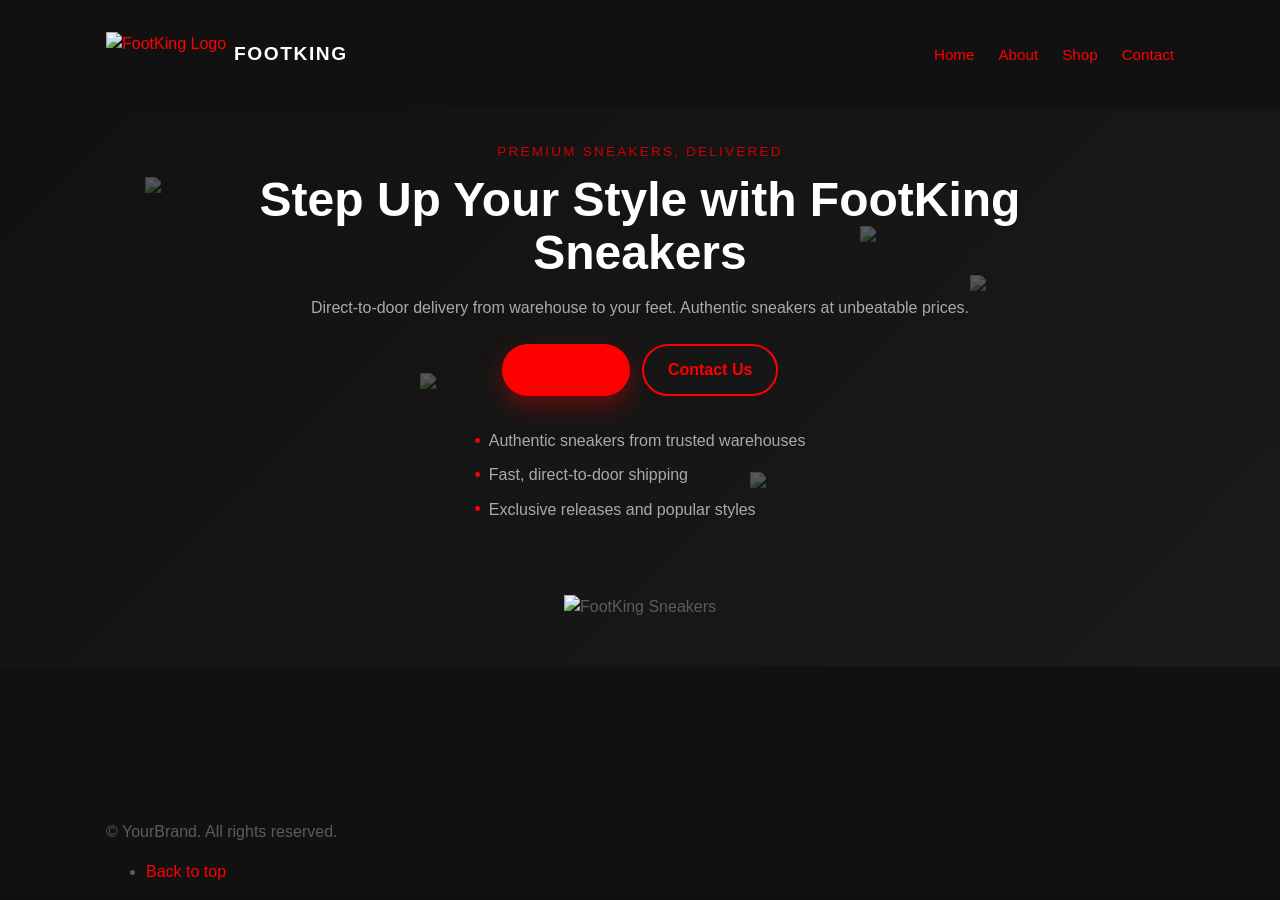
==== index.html @ 9b73ca19 "Add files via upload" ====
<!DOCTYPE html>
<html lang="en">
<head>
  <meta charset="UTF-8" />
  <meta name="viewport" content="width=device-width, initial-scale=1.0" />
  <title>Small Business Website</title>

  <!-- Primary stylesheet -->
  <link rel="stylesheet" href="styles.css" />

  <!-- Basic SEO meta tags (edit per client) -->
  <meta name="description" content="Professional services for your small business." />
  <meta name="keywords" content="small business, services, company" />
  <meta name="author" content="Your Name" />
</head>
<body>

  <!-- =======================
       SITE HEADER & NAVIGATION
       ========================= -->
  <header class="site-header">
  <div class="container header-inner">

    <a href="#top" class="brand">
      <img src="assets/logos/footking.png" alt="FootKing Logo" class="brand-logo">
      <span class="brand-text">FOOTKING</span>
    </a>

      <!-- Desktop navigation -->
      <nav class="nav">
  <ul class="nav-list">
    <li><a href="index.html" class="nav-link">Home</a></li>
    <li><a href="about.html" class="nav-link">About</a></li>
    <li><a href="shop.html" class="nav-link">Shop</a></li>
    <li><a href="contact.html" class="nav-link">Contact</a></li>
  </ul>
</nav>

      <!-- Mobile nav toggle button -->
      <button class="nav-toggle" aria-label="Open navigation" aria-expanded="false">
        <span class="nav-toggle-line"></span>
        <span class="nav-toggle-line"></span>
        <span class="nav-toggle-line"></span>
      </button>
    </div>

   <!-- Mobile navigation menu (hidden on desktop) -->
<nav class="mobile-nav">
  <ul class="mobile-nav-list">
    <li><a href="index.html" class="mobile-nav-link">Home</a></li>
    <li><a href="about.html" class="mobile-nav-link">About</a></li>
    <li><a href="shop.html" class="mobile-nav-link">Shop</a></li>
    <li><a href="contact.html" class="mobile-nav-link">Contact</a></li>
  </ul>
</nav>
  </header>

  <!-- Wrap page content for easier scroll-to-top, etc. -->
  <main id="top">

  <!-- =========================
     HERO SECTION
     - Large intro, primary CTA
     - FootKing branding
     - Stacked layout (image below text)
     ========================= -->
<section id="hero" class="section hero">
  <div class="container hero-grid" style="text-align: center; position: relative;">
    
    <!-- Floating sneakers background -->
    <div class="hero-bg-animation">
      <img src="assets/images/sneaker-icon1.png" class="floating-sneaker" />
      <img src="assets/images/sneaker-icon1.png" class="floating-sneaker" />
      <img src="assets/images/sneaker-icon1.png" class="floating-sneaker" />
      <img src="assets/images/sneaker-icon1.png" class="floating-sneaker" />
      <img src="assets/images/sneaker-icon1.png" class="floating-sneaker" />
    </div>

    <div class="hero-content">
      <!-- Eyebrow / small tagline -->
      <p class="hero-eyebrow">Premium Sneakers, Delivered</p>
      <h1 class="hero-title">Step Up Your Style with FootKing Sneakers</h1>
      <p class="hero-subtitle">
        Direct-to-door delivery from warehouse to your feet. Authentic sneakers at unbeatable prices.
      </p>
      <div class="hero-actions" style="justify-content: center;">
        <a href="shop.html" class="btn btn-primary">Shop Now</a>
        <a href="contact.html" class="btn btn-outline">Contact Us</a>
      </div>
      <ul class="hero-list" style="display: inline-block; text-align: left; margin-top: 1rem;">
        <li>Authentic sneakers from trusted warehouses</li>
        <li>Fast, direct-to-door shipping</li>
        <li>Exclusive releases and popular styles</li>
      </ul>
    </div>

    <!-- Hero image area centered below text -->
    <div class="hero-media" style="margin-top: 2rem;">
      <img src="assets/logos/footking.png" alt="FootKing Sneakers" class="hero-image">
    </div>
    
  </div>
</section>
  </main>

  <!-- =========================
       FOOTER
       - Simple footer area
       - Add links/socials as needed
       ========================= -->
  <footer class="site-footer">
    <div class="container footer-inner">
      <p class="footer-copy">
        &copy; <span id="year"></span> YourBrand. All rights reserved.
      </p>

      <!-- Optional footer navigation or social links -->
      <ul class="footer-links">
        <!-- Add or remove as needed -->
        <li><a href="#hero">Back to top</a></li>
        <!-- Example social links:
        <li><a href="https://twitter.com/yourprofile" target="_blank" rel="noopener">Twitter</a></li>
        <li><a href="https://linkedin.com/in/yourprofile" target="_blank" rel="noopener">LinkedIn</a></li>
        -->
      </ul>
    </div>
  </footer>
---- styles.css ----
/* =========================================
   GLOBAL VARIABLES
   - Change these for each client
   ========================================= */


:root {
  /* === COLORS === */
  --color-bg: #111111;           /* page background */
  --color-bg-alt: #1a1a1a;       /* secondary background */
  --color-surface: #1c1c1c;      /* cards, sections */
  --color-border: #333333;        /* subtle borders */
  
  --color-primary: #ff0000;       /* red highlights */
  --color-primary-soft: rgba(255,0,0,0.12);
  --color-primary-dark: #cc0000;

  --color-text: #5c5c5c;          /* main text */
  --color-text-muted: #aaaaaa;    /* secondary text */
  --color-heading: #ffffff;       /* headings */

  --color-footer-bg: #0b0b0b;
  --color-footer-text: #e5e5e5;

  /* === TYPOGRAPHY === */
  --font-sans: 'Montserrat', 'Segoe UI', sans-serif;  /* example font */
  --font-serif: 'Playfair Display', serif;

  --font-size-base: 16px;
  --line-height-base: 1.5;


body {
  font-family: var(--font-sans);
  background-color: var(--color-bg);
  color: var(--color-text);
}
h1, h2, h3, h4, h5, h6 {
  font-family: var(--font-sans);
  color: var(--color-heading);
}
a {
  color: var(--color-primary);
  text-decoration: none;
}


  /* === SPACING === */
  --space-1: 0.25rem;
  --space-2: 0.5rem;
  --space-3: 0.75rem;
  --space-4: 1rem;
  --space-5: 1.25rem;
  --space-6: 1.5rem;
  --space-8: 2rem;
  --space-10: 2.5rem;
  --space-12: 3rem;

  /* === LAYOUT === */
  --container-width: 1100px;
  --radius-sm: 0.25rem;
  --radius-md: 0.5rem;
  --radius-lg: 0.75rem;

  /* === SHADOWS === */
  --shadow-soft: 0 10px 30px rgba(0,0,0,0.5);

  /* === TRANSITIONS === */
  --transition-fast: 150ms ease-out;
  --transition-base: 200ms ease-out;
}
/* =========================================
   STICKY FOOTER FIX
   ========================================= */

html, body {
  height: 100%;
}

body {
  display: flex;
  flex-direction: column;
  min-height: 100vh;
}

main {
  flex: 1;
}

/* =========================================
   GLOBAL RESET / BASE STYLES
   ========================================= */

/* Basic reset */
*,
*::before,
*::after {
  box-sizing: border-box;
}

html {
  scroll-behavior: smooth; /* works with JS smooth scroll nicely */
}

body {
  margin: 0;
  font-family: var(--font-sans);
  font-size: var(--font-size-base);
  line-height: var(--line-height-base);
  background-color: var(--color-bg);
  color: var(--color-text);
  -webkit-font-smoothing: antialiased;
}

img {
  max-width: 100%;
  display: block;
}

a {
  color: inherit;
  text-decoration: none;
}

a:hover {
  text-decoration: none;
}

button,
input,
select,
textarea {
  font-family: inherit;
  font-size: inherit;
}

/* =========================================
   REUSABLE UTILITY CLASSES
   ========================================= */

/* Layout helpers */
.container {
  width: 100%;
  max-width: var(--container-width);
  margin: 0 auto;
  padding-inline: var(--space-4);
}

.section {
  padding-block: var(--space-12);
}

.section-header {
  max-width: 640px;
  margin: 0 auto var(--space-8);
  text-align: center;
}

.section-title {
  font-size: 2rem;
  line-height: 1.2;
  color: var(--color-heading);
  margin-bottom: var(--space-3);
}

.section-intro {
  color: var(--color-text-muted);
  margin: 0;
}

.grid {
  display: grid;
  gap: var(--space-6);
}

/* Card pattern */
.card {
  background-color: var(--color-surface);
  border-radius: var(--radius-md);
  padding: var(--space-6);
  border: 1px solid var(--color-border);
  box-shadow: var(--shadow-soft);
  transition: transform var(--transition-base), box-shadow var(--transition-base),
    border-color var(--transition-base), background-color var(--transition-base);
}

.card:hover {
   transform: translateY(-6px) scale(1.02);
  box-shadow: 0 20px 50px rgba(0,0,0,0.6);
  border-color: var(--color-primary);
  background-color: var(--color-surface);
}

/* Buttons */
.btn {
  display: inline-flex;
  align-items: center;
  justify-content: center;
  padding: 0.75rem 1.5rem;
  border-radius: 999px;
  font-weight: 600;
  border: 1px solid transparent;
  cursor: pointer;
  transition: background-color var(--transition-base),
    color var(--transition-base), border-color var(--transition-base),
    transform var(--transition-fast), box-shadow var(--transition-fast);
  text-decoration: none;
  white-space: nowrap;
}

.btn-primary {
  background-color: var(--color-primary);
  color: #ffffff;
  box-shadow: 0 10px 25px rgba(255,0,0,0.35);
}

.btn-primary:hover {
  background-color: var(--color-primary-dark);
  color: #ffffff;
  transform: translateY(-2px);
  box-shadow: 0 14px 35px rgba(255,0,0,0.45);
}

.btn-primary,
.btn-primary:visited {
  color: #ffffff;
}


.btn-outline {
  background-color: transparent;
  color: var(--color-primary);
  border-color: var(--color-primary);
}

.btn-outline:hover {
  background-color: var(--color-primary-soft);
}

/* Typography helpers */
.text-center {
  text-align: center;
}

.text-muted {
  color: var(--color-text-muted);
}

/* =======================================
   HEADER & NAVIGATION
   ========================================= */
body {
  padding-top: 80px; /* adjust to your navbar height */
}
.site-header {
  background-color: #111; /* or var(--color-bg) */
  color: var(--color-text);
  padding: var(--space-4) 0;
 position: fixed;
top: 0;
left: 0;
width: 100%;
  z-index: 1000;
}

.header-inner {
  display: flex;
  align-items: center;
  justify-content: space-between;
  padding-block: var(--space-4);
}

/* Brand */
.brand {
  display: inline-flex;
  align-items: center;
  gap: 0.5rem;
}

.brand-logo {
  height: 45px;
  width: auto;
}

.brand-text {
  font-weight: 800;
  font-size: 1.2rem;
  letter-spacing: 0.08em;
  color: #ffffff;
}

/* Desktop nav */
.nav-list {
  display: flex;
  gap: var(--space-6);
  list-style: none;
  margin: 0;
  padding: 0;
}

.nav-link {
  font-size: 0.95rem;
   color: #fff; /* white text for links */
  position: relative;
  padding-block: 0.25rem;
}

/* Simple underlined hover/active state */
.nav-link::after {
  content: "";
  position: absolute;
  left: 0;
  bottom: -0.3rem;
  width: 0;
  height: 2px;
  background-color: var(--color-primary);
  transition: width var(--transition-fast);
}

.nav-link:hover {
  color: #ff0000; /* red on hover */
}

.nav-link:hover::after {
  width: 100%;
  background-color: #ff0000;
}

/* Mobile nav toggle (hamburger) */
.nav-toggle {
  display: none; /* shown on small screens via media query */
  flex-direction: column;
  justify-content: center;
  gap: 4px;
  width: 36px;
  height: 36px;
  padding: 0;
  border-radius: 999px;
  border: 1px solid rgba(148, 163, 184, 0.6);
  background-color: #ffffff;
  cursor: pointer;
  transition: background-color var(--transition-fast),
    border-color var(--transition-fast), transform var(--transition-fast);
}

.nav-toggle:hover {
  background-color: var(--color-primary-soft);
  border-color: var(--color-primary);
  transform: translateY(-1px);
}

.nav-toggle-line {
  height: 2px;
  width: 18px;
  background-color: #020617;
  border-radius: 999px;
  transition: transform var(--transition-fast), opacity var(--transition-fast);
}

/* Mobile navigation dropdown */
.mobile-nav {
  display: none;
  border-bottom: 1px solid rgba(226, 232, 240, 0.9);
  background-color: #ffffff;
}

.mobile-nav.open {
  display: block;
}

.mobile-nav-list {
  list-style: none;
  margin: 0;
  padding: var(--space-3) var(--space-4) var(--space-4);
  display: flex;
  flex-direction: column;
  gap: var(--space-2);
}

.mobile-nav-link {
  padding-block: 0.35rem;
  color: #fff; /* white by default */
}

.mobile-nav-link:hover {
 color: #ff0000; /* red on hover */
}

/* =========================================
   HERO SECTION
   ========================================= */

.hero {
  background: linear-gradient(135deg, #111 0%, #1a1a1a 100%);
  padding-top: var(--space-12);
  padding-bottom: var(--space-12);
  text-align: center;
}

.hero-grid {
  display: flex !important;        /* ensure flex is applied */
  flex-direction: column !important;  /* stack items vertically */
  align-items: center;             /* center content horizontally */
  text-align: center;              /* center text */
}

.hero-content {
  max-width: 800px;               /* optional: limit text width */
}

.hero-media {
  margin-top: 2rem;               /* space between text and image */
}


/* Hero image sizing */
#hero .hero-image {
  max-width: 400px;      /* limits image width */
  width: 100%;           /* makes it responsive */
  height: auto;          /* keeps aspect ratio */
  display: block;        /* remove inline quirks */
  margin: 2rem auto 0;   /* centers image horizontally with spacing on top */
}


@media (max-width: 768px) {
  #hero .hero-image {
    max-width: 300px;  /* smaller on tablets/mobile */
  }
}

.hero-eyebrow {
  font-size: 0.85rem;
  letter-spacing: 0.16em;
  text-transform: uppercase;
  color: var(--color-primary-dark);
  margin-bottom: var(--space-3);
}

.hero-title {
  font-size: clamp(2rem, 3vw + 1rem, 3rem);
  line-height: 1.1;
  color: var(--color-primary); /* red for main heading */
  margin: 0 0 var(--space-4);
}

.hero-subtitle {
  color: var(--color-text-muted);
  margin-bottom: var(--space-6);
}

.hero-actions {
  display: flex;
  flex-wrap: wrap;
  gap: var(--space-3);
  margin-bottom: var(--space-4);
}

.hero-list {
  list-style: none;
  padding: 0;
  margin: 0;
  color: var(--color-text-muted);
}

.hero-list li {
  display: flex;
  align-items: center;
  gap: var(--space-2);
  margin-bottom: var(--space-2);
}

.hero-list li::before {
  content: "•";
  color: var(--color-primary);
  font-size: 1.1rem;
}


.btn-primary {
  background-color: var(--color-primary);
  color: #fff;
}

.btn-outline {
  border: 2px solid var(--color-primary);
  color: var(--color-primary);
}




/* Hero image placeholder */
.hero-media {
  justify-self: center;
}




/* Hero background floating sneakers */
.hero-bg-animation {
  position: absolute;
  top: 0;
  left: 0;
  width: 100%;
  height: 100%;
  pointer-events: none; /* So clicks go through */
  overflow: hidden;
  z-index: 0; /* Behind hero text */
}

.floating-sneaker {
  position: absolute;
  width: 40px; /* base size, can randomize */
  opacity: 0.3; /* subtle */
  animation: float 15s linear infinite;
}

/* Randomize initial positions */
.floating-sneaker:nth-child(1) { top: 10%; left: 5%; animation-duration: 12s; }
.floating-sneaker:nth-child(2) { top: 20%; left: 70%; animation-duration: 18s; }
.floating-sneaker:nth-child(3) { top: 50%; left: 30%; animation-duration: 20s; }
.floating-sneaker:nth-child(4) { top: 70%; left: 60%; animation-duration: 14s; }
.floating-sneaker:nth-child(5) { top: 30%; left: 80%; animation-duration: 16s; }

/* Floating keyframes */
@keyframes float {
  0% { transform: translateY(0) rotate(0deg); opacity: 0.3; }
  50% { transform: translateY(-20px) rotate(10deg); opacity: 0.6; }
  100% { transform: translateY(0) rotate(0deg); opacity: 0.3; }
}





.hero-image-placeholder {
  width: min(420px, 90vw);
  aspect-ratio: 4 / 3;
  border-radius: var(--radius-lg);
  background: linear-gradient(135deg, #1d4ed8, #38bdf8);
  display: flex;
  align-items: center;
  justify-content: center;
  color: #e5e7eb;
  font-weight: 600;
  letter-spacing: 0.12em;
  text-transform: uppercase;
  box-shadow: 0 30px 80px rgba(15, 23, 42, 0.4);
}


/* =========================================
   ABOUT SECTION
   ========================================= */

.about {
  background-color: var(--color-bg);
  position: relative;
  overflow: hidden;
}



.about::before,
.about::after {
  content: "";
  position: absolute;
  width: 400px;
  height: 400px;
  background: radial-gradient(circle, rgba(255,0,0,0.45), transparent 70%);
  filter: blur(60px);
  animation: sirenPulse 4s infinite ease-in-out;
  z-index: 0;
}

.about::before {
  top: -100px;
  left: -150px;
}

.about::after {
  bottom: -100px;
  right: -150px;
  animation-delay: 2s;
}



@keyframes sirenPulse {
  0% {
    transform: scale(0.8);
    opacity: 0.3;
  }
  50% {
    transform: scale(1.4);
    opacity: 0.8;
  }
  100% {
    transform: scale(0.8);
    opacity: 0.3;
  }
}


 

.about-grid {
  position: relative;
  z-index: 1;
}



.about {
  background-color: var(--color-bg);
}

.about-grid {
  display: grid;
  gap: 3rem;
  grid-template-columns: 1fr 1fr;
  align-items: start;
}

.about-text {
  color: var(--color-text-muted);
  font-size: 1rem;
  line-height: 1.6;
}

/* Cards container */

.about-highlights {
  display: grid;
  grid-template-columns: repeat(auto-fit, minmax(240px, 1fr));
  gap: 1.25rem;
}

/* Individual cards */

.about-card {
  position: relative;
  background: rgba(255, 255, 255, 0.03);
  backdrop-filter: blur(12px);
  border: 1px solid rgba(255, 255, 255, 0.08);
  padding: 1.5rem;
  border-radius: var(--radius-lg);
  overflow: hidden;

  transition: transform 0.3s ease, box-shadow 0.3s ease, border 0.3s ease;
}

/* subtle gradient glow inside card */
.about-card::before {
  content: "";
  position: absolute;
  inset: 0;
  background: radial-gradient(circle at top left, rgba(255,0,0,0.15), transparent 70%);
  opacity: 0;
  transition: opacity 0.3s ease;
}
.about-card::after {
  content: "";
  position: absolute;
  top: 0;
  left: 0;
  height: 3px;
  width: 100%;
  background: linear-gradient(90deg, transparent, red, transparent);
  opacity: 0.6;
}
/* hover effect */
.about-card:hover {
  transform: translateY(-8px);
  box-shadow: 0 15px 40px rgba(0, 0, 0, 0.4);
  border: 1px solid rgba(255, 0, 0, 0.4);
}

.about-card:hover::before {
  opacity: 1;
}

/* Card text */

.about-card-title {
  margin-bottom: 0.5rem;
  font-size: 1.2rem;
  font-weight: 600;
  color: #fff;
}

.about-card-text {
  margin: 0;
  color: #94a3b8;
  font-size: 0.95rem;
  line-height: 1.5;
}
/* Mobile responsiveness */

@media (max-width: 768px) {

  .about-grid {
    grid-template-columns: 1fr;
  }

}

/* =========================================
   SERVICES SECTION
   ========================================= */

.services {
  background-color: var(--color-bg-alt);
}

.service-grid {
  grid-template-columns: repeat(auto-fit, minmax(240px, 1fr));
}

.service-card .card-title {
  margin-top: 0;
  margin-bottom: var(--space-3);
  font-size: 1.1rem;
  color: var(--color-heading);
}

.service-card .card-text {
  margin: 0 0 var(--space-3);
  color: var(--color-text-muted);
}

.card-list {
  list-style: none;
  padding: 0;
  margin: 0;
  color: var(--color-text-muted);
  font-size: 0.95rem;
}

.card-list li {
  display: flex;
  align-items: center;
  gap: var(--space-2);
  margin-bottom: var(--space-2);
}

.card-list li::before {
  content: "✓";
  color: var(--color-primary);
  font-weight: 600;
}

.section-cta {
  margin-top: var(--space-8);
  text-align: center;
  color: var(--color-text-muted);
}


.shop-card-image {
  width: 100%;
  height: 200px;        /* controls image area height */
  display: flex;
  align-items: center;
  justify-content: center;
  overflow: hidden;
}




.shop-card-image img {
  max-width: 100%;
  max-height: 100%;
  object-fit: contain;
}

.shop-card-image {
  padding: 1rem;
}


.shop-card-image img {
  transition: transform 0.3s ease;
}

.shop-card:hover .shop-card-image img {
  transform: scale(1.08);
}




/* =========================================
   CONTACT SECTION - DARK THEME
   ========================================= */
.contact {
  background-color: var(--color-bg); /* keeps page dark */
  position: relative;
}

.contact-grid {
  display: grid;
  gap: var(--space-8);
  align-items: flex-start;
}

.contact-details {
  color: var(--color-text-muted);
}

.contact-subtitle {
  margin-top: 0;
  margin-bottom: var(--space-3);
  color: var(--color-heading);
}

.contact-list {
  list-style: none;
  padding: 0;
  margin: var(--space-4) 0 0;
  display: flex;
  flex-direction: column;
  gap: var(--space-2);
}

.contact-list a {
  color: var(--color-primary-dark);
}

.contact-list a:hover {
  text-decoration: underline;
}

/* Contact form - dark mode */
.contact-form {
  background-color: var(--color-surface);  /* dark card background */
  border-radius: var(--radius-md);
  padding: var(--space-6);
  border: 1px solid var(--color-border);
}

.form-group {
  margin-bottom: var(--space-4);
}

.form-group label {
  display: block;
  font-size: 0.9rem;
  font-weight: 600;
  margin-bottom: var(--space-2);
  color: var(--color-heading); /* white heading labels */
}

.form-group input,
.form-group select,
.form-group textarea {
  width: 100%;
  padding: 0.65rem 0.8rem;
  border-radius: var(--radius-sm);
  border: 1px solid #333333; /* subtle border for dark theme */
  background-color: #1c1c1c; /* dark input background */
  color: #cbd5e1; /* grey text for readability */
  transition: border-color var(--transition-fast),
              box-shadow var(--transition-fast),
              background-color var(--transition-fast),
              color var(--transition-fast);
}

.form-group input::placeholder,
.form-group select::placeholder,
.form-group textarea::placeholder {
  color: #888888; /* medium grey placeholder */
  opacity: 1;
}

.form-group input:focus,
.form-group select:focus,
.form-group textarea:focus {
  outline: none;
  border-color: var(--color-primary); /* red highlight */
  box-shadow: 0 0 0 1px var(--color-primary-soft);
  color: #ffffff; /* optional: text turns white while typing */
  background-color: #1c1c1c;
}

.form-note {
  margin-top: var(--space-3);
  font-size: 0.85rem;
  color: var(--color-text-muted);
}

/* Submit button styling */
.contact-form button {
  background-color: var(--color-primary);
  color: #ffffff; /* always visible on red */
  border: none;
  padding: 0.75rem 1.5rem;
  border-radius: 999px;
  font-weight: 600;
  cursor: pointer;
  transition: background-color var(--transition-base),
              transform var(--transition-fast);
}

.contact-form button:hover {
  background-color: var(--color-primary-dark);
  transform: translateY(-1px);
}

/* =========================================
   RESPONSIVE ADJUSTMENTS
   ========================================= */

/* Medium screens */
@media (min-width: 640px) {
  .hero-grid {
    grid-template-columns: minmax(0, 1.4fr) minmax(0, 1fr);
  }

  .about-grid {
    grid-template-columns: minmax(0, 1.1fr) minmax(0, 1fr);
  }

  .about-highlights {
    grid-template-columns: repeat(2, minmax(0, 1fr));
  }

  .contact-grid {
    grid-template-columns: minmax(0, 1.1fr) minmax(0, 1fr);
  }
}

/* Large screens */
@media (min-width: 768px) {
  .about-highlights {
    grid-template-columns: repeat(3, minmax(0, 1fr));
  }
}

/* Small screens adjustments */
@media (max-width: 767px) {
  .header-inner {
    padding-block: var(--space-3);
  }

  .nav {
    display: none;
  }

  .nav-toggle {
    display: inline-flex;
  }

  .hero {
    padding-top: var(--space-10);
  }

  .hero-actions {
    flex-direction: column;
    align-items: stretch;
  }

  .contact-form {
    padding: var(--space-4);
  }

  .footer-inner {
    flex-direction: column;
    align-items: flex-start;
  }
}
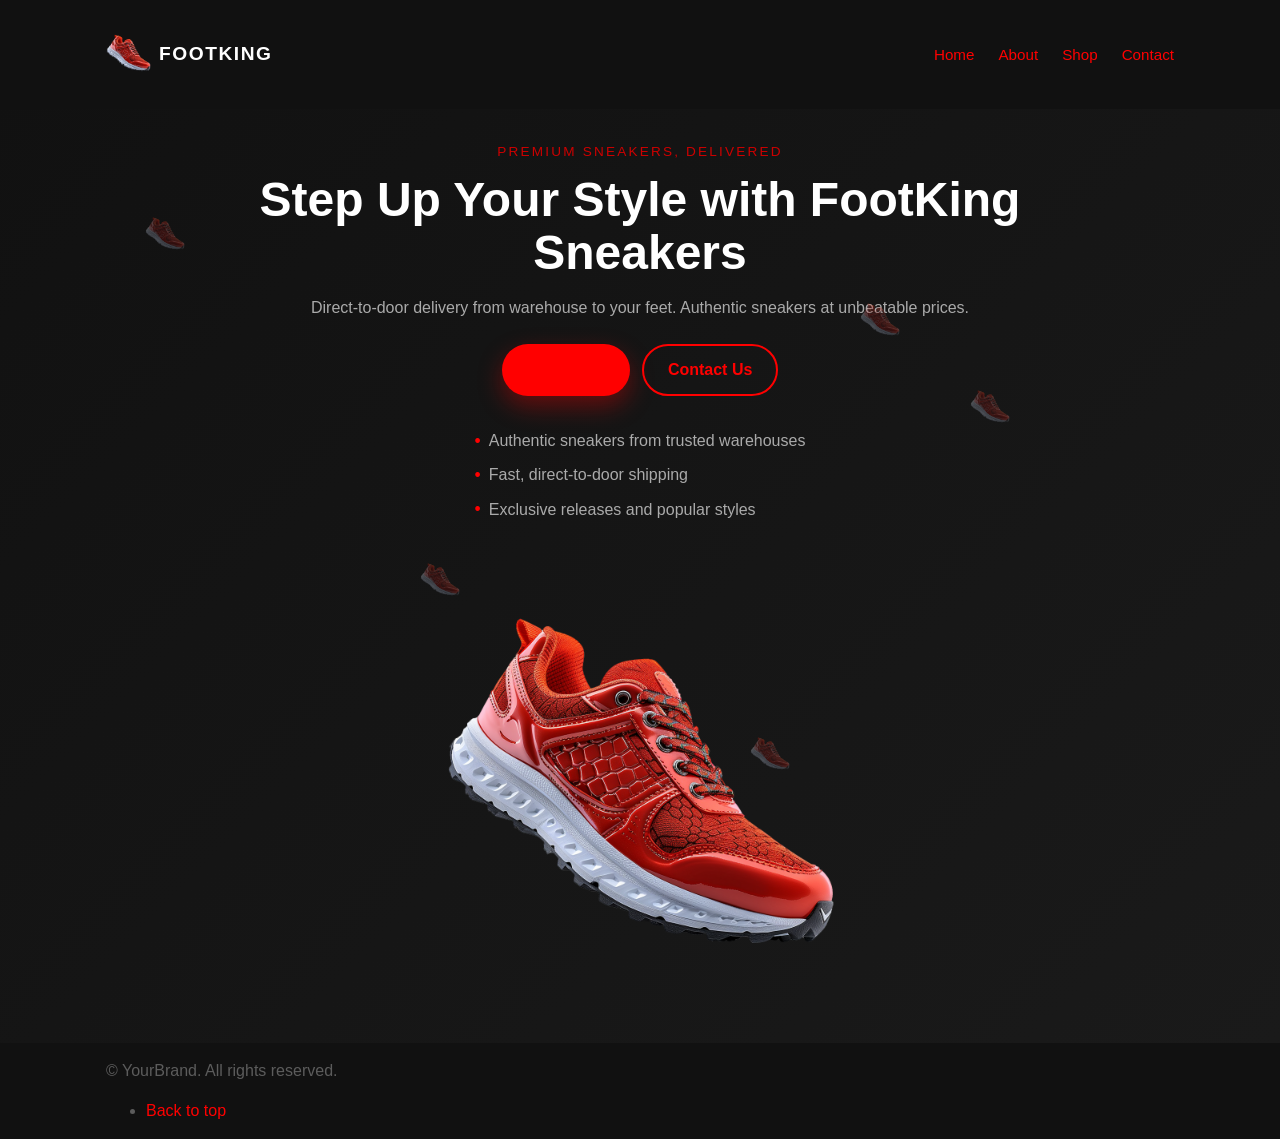
==== commit 5aaded49: "Update index.html" ====
--- a/index.html
+++ b/index.html
@@ -65,7 +65,7 @@
      - Stacked layout (image below text)
      ========================= -->
 <section id="hero" class="section hero">
-  <div class="container hero-grid" style="text-align: center; position: relative;">
+<div class="container hero-grid" style="text-align: center; position: relative; z-index: 1;">
     
     <!-- Floating sneakers background -->
     <div class="hero-bg-animation">
@@ -126,4 +126,4 @@
     </div>
   </footer>
 
-   +   
--- a/styles.css
+++ b/styles.css
@@ -260,7 +260,7 @@
 top: 0;
 left: 0;
 width: 100%;
-  z-index: 1000;
+  z-index: 2000;
 }
 
 .header-inner {
@@ -339,6 +339,8 @@
   border: 1px solid rgba(148, 163, 184, 0.6);
   background-color: #ffffff;
   cursor: pointer;
+   position: relative; /* if not already relative/absolute */
+  z-index: 3000; /* higher than .site-header and .hero-bg-animation */
   transition: background-color var(--transition-fast),
     border-color var(--transition-fast), transform var(--transition-fast);
 }
@@ -360,8 +362,12 @@
 /* Mobile navigation dropdown */
 .mobile-nav {
   display: none;
-  border-bottom: 1px solid rgba(226, 232, 240, 0.9);
-  background-color: #ffffff;
+  position: absolute; /* float over hero content */
+  top: 100%;          /* just below header */
+  left: 0;
+  width: 100%;
+  background-color: #111; /* match header bg */
+  z-index: 2500;       /* higher than header and hero */
 }
 
 .mobile-nav.open {
@@ -505,9 +511,8 @@
   left: 0;
   width: 100%;
   height: 100%;
-  pointer-events: none; /* So clicks go through */
-  overflow: hidden;
-  z-index: 0; /* Behind hero text */
+  pointer-events: none; /* allows clicks through */
+  z-index: 0;
 }
 
 .floating-sneaker {
@@ -550,7 +555,6 @@
   box-shadow: 0 30px 80px rgba(15, 23, 42, 0.4);
 }
 
-
 /* =========================================
    ABOUT SECTION
    ========================================= */
@@ -971,4 +975,4 @@
     flex-direction: column;
     align-items: flex-start;
   }
-}+}
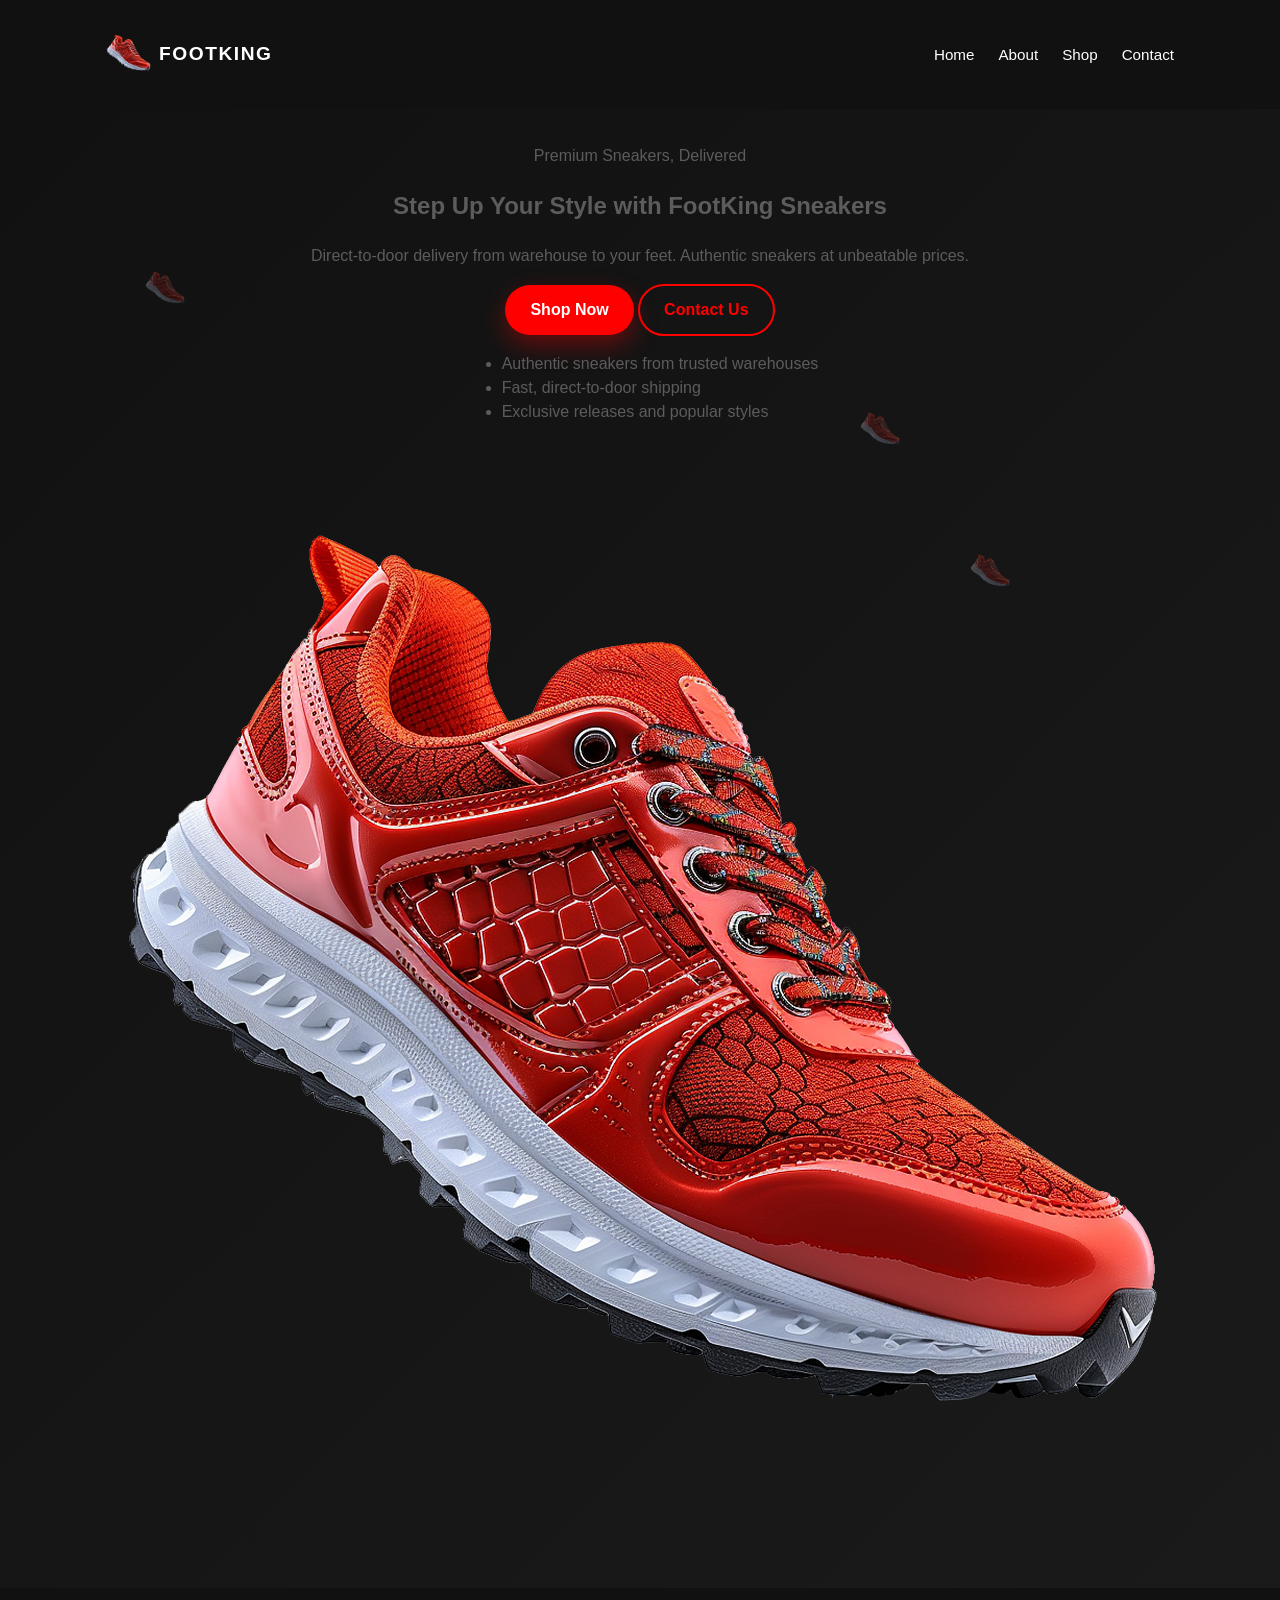
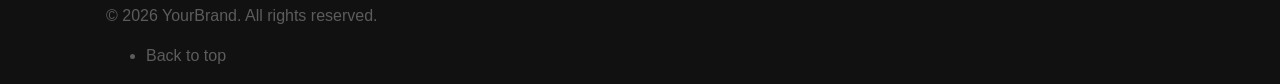
==== commit 9c1a87f5: "Update index.html" ====
--- a/index.html
+++ b/index.html
@@ -13,6 +13,9 @@
   <meta name="keywords" content="small business, services, company" />
   <meta name="author" content="Your Name" />
 </head>
+  <script src="scripts.js"></script>
+</body>
+</html>
 <body>
 
   <!-- =======================
--- a/styles.css
+++ b/styles.css
@@ -1,49 +1,23 @@
-/* =========================================
-   GLOBAL VARIABLES
-   - Change these for each client
-   ========================================= */
-
-
 :root {
   /* === COLORS === */
-  --color-bg: #111111;           /* page background */
-  --color-bg-alt: #1a1a1a;       /* secondary background */
-  --color-surface: #1c1c1c;      /* cards, sections */
-  --color-border: #333333;        /* subtle borders */
-  
-  --color-primary: #ff0000;       /* red highlights */
+  --color-bg: #111111;
+  --color-bg-alt: #1a1a1a;
+  --color-surface: #1c1c1c;
+  --color-border: #333333;
+  --color-primary: #ff0000;
   --color-primary-soft: rgba(255,0,0,0.12);
   --color-primary-dark: #cc0000;
-
-  --color-text: #5c5c5c;          /* main text */
-  --color-text-muted: #aaaaaa;    /* secondary text */
-  --color-heading: #ffffff;       /* headings */
-
+  --color-text: #5c5c5c;
+  --color-text-muted: #aaaaaa;
+  --color-heading: #ffffff;
   --color-footer-bg: #0b0b0b;
   --color-footer-text: #e5e5e5;
 
   /* === TYPOGRAPHY === */
-  --font-sans: 'Montserrat', 'Segoe UI', sans-serif;  /* example font */
+  --font-sans: 'Montserrat', 'Segoe UI', sans-serif;
   --font-serif: 'Playfair Display', serif;
-
   --font-size-base: 16px;
   --line-height-base: 1.5;
-
-
-body {
-  font-family: var(--font-sans);
-  background-color: var(--color-bg);
-  color: var(--color-text);
-}
-h1, h2, h3, h4, h5, h6 {
-  font-family: var(--font-sans);
-  color: var(--color-heading);
-}
-a {
-  color: var(--color-primary);
-  text-decoration: none;
-}
-
 
   /* === SPACING === */
   --space-1: 0.25rem;
@@ -68,6 +42,15 @@
   /* === TRANSITIONS === */
   --transition-fast: 150ms ease-out;
   --transition-base: 200ms ease-out;
+} /* <-- This closing bracket was missing or misplaced! */
+
+/* Now define body outside of root */
+body {
+  font-family: var(--font-sans);
+  background-color: var(--color-bg);
+  color: var(--color-text);
+  margin: 0;
+  padding-top: 80px; 
 }
 /* =========================================
    STICKY FOOTER FIX
@@ -248,19 +231,20 @@
 
 /* =======================================
    HEADER & NAVIGATION
-   ========================================= */
+   ======================================= */
 body {
   padding-top: 80px; /* adjust to your navbar height */
 }
+
 .site-header {
   background-color: #111; /* or var(--color-bg) */
   color: var(--color-text);
   padding: var(--space-4) 0;
- position: fixed;
-top: 0;
-left: 0;
-width: 100%;
-  z-index: 2000;
+  position: fixed;
+  top: 0;
+  left: 0;
+  width: 100%;
+  z-index: 4000;
 }
 
 .header-inner {
@@ -300,7 +284,7 @@
 
 .nav-link {
   font-size: 0.95rem;
-   color: #fff; /* white text for links */
+  color: #fff;
   position: relative;
   padding-block: 0.25rem;
 }
@@ -318,7 +302,7 @@
 }
 
 .nav-link:hover {
-  color: #ff0000; /* red on hover */
+  color: #ff0000;
 }
 
 .nav-link:hover::after {
@@ -326,222 +310,143 @@
   background-color: #ff0000;
 }
 
-/* Mobile nav toggle (hamburger) */
+/* --- UPDATED MOBILE TOGGLE --- */
 .nav-toggle {
-  display: none; /* shown on small screens via media query */
+  display: none; 
   flex-direction: column;
   justify-content: center;
+  align-items: center;
   gap: 4px;
-  width: 36px;
-  height: 36px;
-  padding: 0;
-  border-radius: 999px;
-  border: 1px solid rgba(148, 163, 184, 0.6);
-  background-color: #ffffff;
+  width: 40px;
+  height: 40px;
+  border-radius: 4px;
+  border: 1px solid var(--color-primary);
+  background-color: var(--color-surface); /* Matches your dark theme */
   cursor: pointer;
-   position: relative; /* if not already relative/absolute */
-  z-index: 3000; /* higher than .site-header and .hero-bg-animation */
-  transition: background-color var(--transition-fast),
-    border-color var(--transition-fast), transform var(--transition-fast);
-}
-
-.nav-toggle:hover {
-  background-color: var(--color-primary-soft);
-  border-color: var(--color-primary);
-  transform: translateY(-1px);
-}
-
+  position: fixed; /* Keep it reachable */
+  top: 15px;
+  right: 15px;
+  z-index: 9999; /* Higher than EVERYTHING else */
+}
+
+/* Make lines visible against dark background */
 .nav-toggle-line {
   height: 2px;
-  width: 18px;
-  background-color: #020617;
-  border-radius: 999px;
-  transition: transform var(--transition-fast), opacity var(--transition-fast);
-}
-
-/* Mobile navigation dropdown */
+  width: 22px;
+  background-color: var(--color-primary); /* Red lines */
+  transition: all 0.3s ease;
+}
+
+/* --- UPDATED MOBILE MENU --- */
 .mobile-nav {
-  display: none;
-  position: absolute; /* float over hero content */
-  top: 100%;          /* just below header */
+  position: fixed;
+  top: 0;
   left: 0;
   width: 100%;
-  background-color: #111; /* match header bg */
-  z-index: 2500;       /* higher than header and hero */
+  height: 100vh;
+  background-color: #000000; /* Solid black to cover content */
+  z-index: 9998; /* Just below the toggle button */
+  display: flex;
+  justify-content: center;
+  align-items: center;
+  transform: translateX(100%); /* Start off-screen to the right */
+  transition: transform 0.4s cubic-bezier(0.77,0.2,0.05,1.0);
 }
 
 .mobile-nav.open {
-  display: block;
+  transform: translateX(0); /* Slide in */
 }
 
 .mobile-nav-list {
   list-style: none;
+  text-align: center;
+  padding: 0;
   margin: 0;
-  padding: var(--space-3) var(--space-4) var(--space-4);
-  display: flex;
-  flex-direction: column;
-  gap: var(--space-2);
 }
 
 .mobile-nav-link {
-  padding-block: 0.35rem;
-  color: #fff; /* white by default */
+  font-size: 2rem; /* Big, tappable links */
+  font-weight: 800;
+  color: #ffffff;
+  display: block;
+  padding: 1rem;
+  text-transform: uppercase;
 }
 
 .mobile-nav-link:hover {
- color: #ff0000; /* red on hover */
-}
-
-/* =========================================
+  color: #ff0000;
+}
+
+/* =======================================
    HERO SECTION
-   ========================================= */
-
+   ======================================= */
 .hero {
+  position: relative;
   background: linear-gradient(135deg, #111 0%, #1a1a1a 100%);
   padding-top: var(--space-12);
   padding-bottom: var(--space-12);
   text-align: center;
-}
-
+  overflow: hidden; /* keep sneakers contained */
+  z-index: 1;
+}
+
+main {
+  position: relative; /* ensures header fixed z-index works */
+  z-index: 0;
+}
 .hero-grid {
-  display: flex !important;        /* ensure flex is applied */
-  flex-direction: column !important;  /* stack items vertically */
-  align-items: center;             /* center content horizontally */
-  text-align: center;              /* center text */
+  display: flex !important;
+  flex-direction: column !important;
+  align-items: center;
+  text-align: center;
+  position: relative;
+  z-index: 1;
 }
 
 .hero-content {
-  max-width: 800px;               /* optional: limit text width */
+  max-width: 800px;
 }
 
 .hero-media {
-  margin-top: 2rem;               /* space between text and image */
-}
-
-
-/* Hero image sizing */
-#hero .hero-image {
-  max-width: 400px;      /* limits image width */
-  width: 100%;           /* makes it responsive */
-  height: auto;          /* keeps aspect ratio */
-  display: block;        /* remove inline quirks */
-  margin: 2rem auto 0;   /* centers image horizontally with spacing on top */
-}
-
-
-@media (max-width: 768px) {
-  #hero .hero-image {
-    max-width: 300px;  /* smaller on tablets/mobile */
-  }
-}
-
-.hero-eyebrow {
-  font-size: 0.85rem;
-  letter-spacing: 0.16em;
-  text-transform: uppercase;
-  color: var(--color-primary-dark);
-  margin-bottom: var(--space-3);
-}
-
-.hero-title {
-  font-size: clamp(2rem, 3vw + 1rem, 3rem);
-  line-height: 1.1;
-  color: var(--color-primary); /* red for main heading */
-  margin: 0 0 var(--space-4);
-}
-
-.hero-subtitle {
-  color: var(--color-text-muted);
-  margin-bottom: var(--space-6);
-}
-
-.hero-actions {
-  display: flex;
-  flex-wrap: wrap;
-  gap: var(--space-3);
-  margin-bottom: var(--space-4);
-}
-
-.hero-list {
-  list-style: none;
-  padding: 0;
-  margin: 0;
-  color: var(--color-text-muted);
-}
-
-.hero-list li {
-  display: flex;
-  align-items: center;
-  gap: var(--space-2);
-  margin-bottom: var(--space-2);
-}
-
-.hero-list li::before {
-  content: "•";
-  color: var(--color-primary);
-  font-size: 1.1rem;
-}
-
-
-.btn-primary {
-  background-color: var(--color-primary);
-  color: #fff;
-}
-
-.btn-outline {
-  border: 2px solid var(--color-primary);
-  color: var(--color-primary);
-}
-
-
-
-
-/* Hero image placeholder */
-.hero-media {
-  justify-self: center;
-}
-
-
-
-
-/* Hero background floating sneakers */
+  margin-top: 2rem;
+  position: relative;
+  z-index: 1; /* above hero background */
+}
+
+/* Hero floating sneakers */
 .hero-bg-animation {
   position: absolute;
   top: 0;
   left: 0;
   width: 100%;
   height: 100%;
-  pointer-events: none; /* allows clicks through */
-  z-index: 0;
+  pointer-events: none;
+  z-index: 0; /* behind all content */
 }
 
 .floating-sneaker {
   position: absolute;
-  width: 40px; /* base size, can randomize */
-  opacity: 0.3; /* subtle */
+  width: 40px;
+  opacity: 0.3;
   animation: float 15s linear infinite;
 }
 
-/* Randomize initial positions */
+/* Random positions & durations */
 .floating-sneaker:nth-child(1) { top: 10%; left: 5%; animation-duration: 12s; }
 .floating-sneaker:nth-child(2) { top: 20%; left: 70%; animation-duration: 18s; }
 .floating-sneaker:nth-child(3) { top: 50%; left: 30%; animation-duration: 20s; }
 .floating-sneaker:nth-child(4) { top: 70%; left: 60%; animation-duration: 14s; }
 .floating-sneaker:nth-child(5) { top: 30%; left: 80%; animation-duration: 16s; }
 
-/* Floating keyframes */
 @keyframes float {
   0% { transform: translateY(0) rotate(0deg); opacity: 0.3; }
   50% { transform: translateY(-20px) rotate(10deg); opacity: 0.6; }
   100% { transform: translateY(0) rotate(0deg); opacity: 0.3; }
 }
 
-
-
-
-
+/* Hero image placeholder */
 .hero-image-placeholder {
-  width: min(420px, 90vw);
+  width: min(300px, 80vw);
   aspect-ratio: 4 / 3;
   border-radius: var(--radius-lg);
   background: linear-gradient(135deg, #1d4ed8, #38bdf8);
@@ -553,6 +458,38 @@
   letter-spacing: 0.12em;
   text-transform: uppercase;
   box-shadow: 0 30px 80px rgba(15, 23, 42, 0.4);
+  position: relative;
+  z-index: 1;
+}
+
+/* Buttons */
+.btn-primary {
+  background-color: var(--color-primary);
+  color: #fff;
+}
+
+.btn-outline {
+  border: 2px solid var(--color-primary);
+  color: var(--color-primary);
+}
+
+/* =======================================
+   MEDIA QUERIES
+   ======================================= */
+@media (max-width: 768px) {
+  .nav-list { display: none; }
+  .nav-toggle { display: flex; }
+  .hero-actions { flex-direction: column; align-items: stretch; }
+}
+@media (max-width: 768px) {
+  .site-header {
+    z-index: 9999 !important; /* Force header to stay on top */
+  }
+  
+  .nav-toggle {
+    display: flex !important; /* Force button to show */
+    z-index: 10000 !important;
+  }
 }
 
 /* =========================================
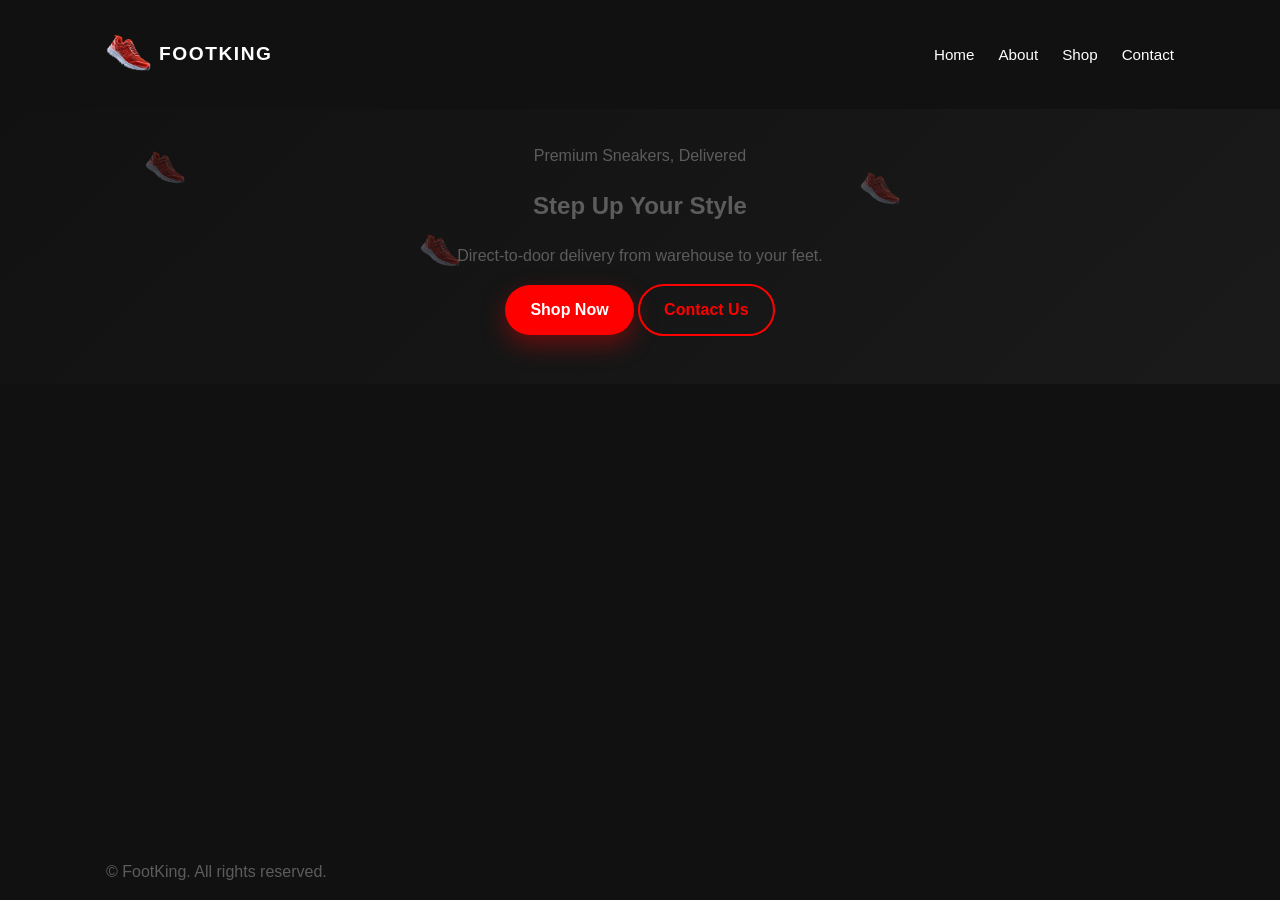
==== commit 16dcece5: "Update index.html" ====
--- a/index.html
+++ b/index.html
@@ -3,130 +3,74 @@
 <head>
   <meta charset="UTF-8" />
   <meta name="viewport" content="width=device-width, initial-scale=1.0" />
-  <title>Small Business Website</title>
-
-  <!-- Primary stylesheet -->
+  <title>FootKing | Premium Sneakers</title>
   <link rel="stylesheet" href="styles.css" />
-
-  <!-- Basic SEO meta tags (edit per client) -->
-  <meta name="description" content="Professional services for your small business." />
-  <meta name="keywords" content="small business, services, company" />
-  <meta name="author" content="Your Name" />
 </head>
-  <script src="scripts.js"></script>
-</body>
-</html>
 <body>
 
-  <!-- =======================
-       SITE HEADER & NAVIGATION
-       ========================= -->
   <header class="site-header">
-  <div class="container header-inner">
+    <div class="container header-inner">
+      <a href="index.html" class="brand">
+        <img src="assets/logos/footking.png" alt="FootKing Logo" class="brand-logo">
+        <span class="brand-text">FOOTKING</span>
+      </a>
 
-    <a href="#top" class="brand">
-      <img src="assets/logos/footking.png" alt="FootKing Logo" class="brand-logo">
-      <span class="brand-text">FOOTKING</span>
-    </a>
+      <nav class="nav">
+        <ul class="nav-list">
+          <li><a href="index.html" class="nav-link">Home</a></li>
+          <li><a href="about.html" class="nav-link">About</a></li>
+          <li><a href="shop.html" class="nav-link">Shop</a></li>
+          <li><a href="contact.html" class="nav-link">Contact</a></li>
+        </ul>
+      </nav>
 
-      <!-- Desktop navigation -->
-      <nav class="nav">
-  <ul class="nav-list">
-    <li><a href="index.html" class="nav-link">Home</a></li>
-    <li><a href="about.html" class="nav-link">About</a></li>
-    <li><a href="shop.html" class="nav-link">Shop</a></li>
-    <li><a href="contact.html" class="nav-link">Contact</a></li>
-  </ul>
-</nav>
-
-      <!-- Mobile nav toggle button -->
-      <button class="nav-toggle" aria-label="Open navigation" aria-expanded="false">
+      <button class="nav-toggle" aria-label="Open navigation">
         <span class="nav-toggle-line"></span>
         <span class="nav-toggle-line"></span>
         <span class="nav-toggle-line"></span>
       </button>
     </div>
 
-   <!-- Mobile navigation menu (hidden on desktop) -->
-<nav class="mobile-nav">
-  <ul class="mobile-nav-list">
-    <li><a href="index.html" class="mobile-nav-link">Home</a></li>
-    <li><a href="about.html" class="mobile-nav-link">About</a></li>
-    <li><a href="shop.html" class="mobile-nav-link">Shop</a></li>
-    <li><a href="contact.html" class="mobile-nav-link">Contact</a></li>
-  </ul>
-</nav>
+    <nav class="mobile-nav">
+      <ul class="mobile-nav-list">
+        <li><a href="index.html" class="mobile-nav-link">Home</a></li>
+        <li><a href="about.html" class="mobile-nav-link">About</a></li>
+        <li><a href="shop.html" class="mobile-nav-link">Shop</a></li>
+        <li><a href="contact.html" class="mobile-nav-link">Contact</a></li>
+      </ul>
+    </nav>
   </header>
 
-  <!-- Wrap page content for easier scroll-to-top, etc. -->
   <main id="top">
+    <section id="hero" class="section hero">
+      <div class="container hero-grid">
+        <div class="hero-bg-animation">
+          <img src="assets/images/sneaker-icon1.png" class="floating-sneaker" />
+          <img src="assets/images/sneaker-icon1.png" class="floating-sneaker" />
+          <img src="assets/images/sneaker-icon1.png" class="floating-sneaker" />
+        </div>
 
-  <!-- =========================
-     HERO SECTION
-     - Large intro, primary CTA
-     - FootKing branding
-     - Stacked layout (image below text)
-     ========================= -->
-<section id="hero" class="section hero">
-<div class="container hero-grid" style="text-align: center; position: relative; z-index: 1;">
-    
-    <!-- Floating sneakers background -->
-    <div class="hero-bg-animation">
-      <img src="assets/images/sneaker-icon1.png" class="floating-sneaker" />
-      <img src="assets/images/sneaker-icon1.png" class="floating-sneaker" />
-      <img src="assets/images/sneaker-icon1.png" class="floating-sneaker" />
-      <img src="assets/images/sneaker-icon1.png" class="floating-sneaker" />
-      <img src="assets/images/sneaker-icon1.png" class="floating-sneaker" />
-    </div>
-
-    <div class="hero-content">
-      <!-- Eyebrow / small tagline -->
-      <p class="hero-eyebrow">Premium Sneakers, Delivered</p>
-      <h1 class="hero-title">Step Up Your Style with FootKing Sneakers</h1>
-      <p class="hero-subtitle">
-        Direct-to-door delivery from warehouse to your feet. Authentic sneakers at unbeatable prices.
-      </p>
-      <div class="hero-actions" style="justify-content: center;">
-        <a href="shop.html" class="btn btn-primary">Shop Now</a>
-        <a href="contact.html" class="btn btn-outline">Contact Us</a>
+        <div class="hero-content">
+          <p class="hero-eyebrow">Premium Sneakers, Delivered</p>
+          <h1 class="hero-title">Step Up Your Style</h1>
+          <p class="hero-subtitle">Direct-to-door delivery from warehouse to your feet.</p>
+          <div class="hero-actions">
+            <a href="shop.html" class="btn btn-primary">Shop Now</a>
+            <a href="contact.html" class="btn btn-outline">Contact Us</a>
+          </div>
+        </div>
       </div>
-      <ul class="hero-list" style="display: inline-block; text-align: left; margin-top: 1rem;">
-        <li>Authentic sneakers from trusted warehouses</li>
-        <li>Fast, direct-to-door shipping</li>
-        <li>Exclusive releases and popular styles</li>
-      </ul>
-    </div>
-
-    <!-- Hero image area centered below text -->
-    <div class="hero-media" style="margin-top: 2rem;">
-      <img src="assets/logos/footking.png" alt="FootKing Sneakers" class="hero-image">
-    </div>
-    
-  </div>
-</section>
+    </section>
   </main>
 
-  <!-- =========================
-       FOOTER
-       - Simple footer area
-       - Add links/socials as needed
-       ========================= -->
   <footer class="site-footer">
     <div class="container footer-inner">
-      <p class="footer-copy">
-        &copy; <span id="year"></span> YourBrand. All rights reserved.
-      </p>
-
-      <!-- Optional footer navigation or social links -->
-      <ul class="footer-links">
-        <!-- Add or remove as needed -->
-        <li><a href="#hero">Back to top</a></li>
-        <!-- Example social links:
-        <li><a href="https://twitter.com/yourprofile" target="_blank" rel="noopener">Twitter</a></li>
-        <li><a href="https://linkedin.com/in/yourprofile" target="_blank" rel="noopener">LinkedIn</a></li>
-        -->
-      </ul>
+      <p>&copy; FootKing. All rights reserved.</p>
     </div>
   </footer>
 
+  <script src="scripts.js"></script>
+</body>
+</html>
+
    
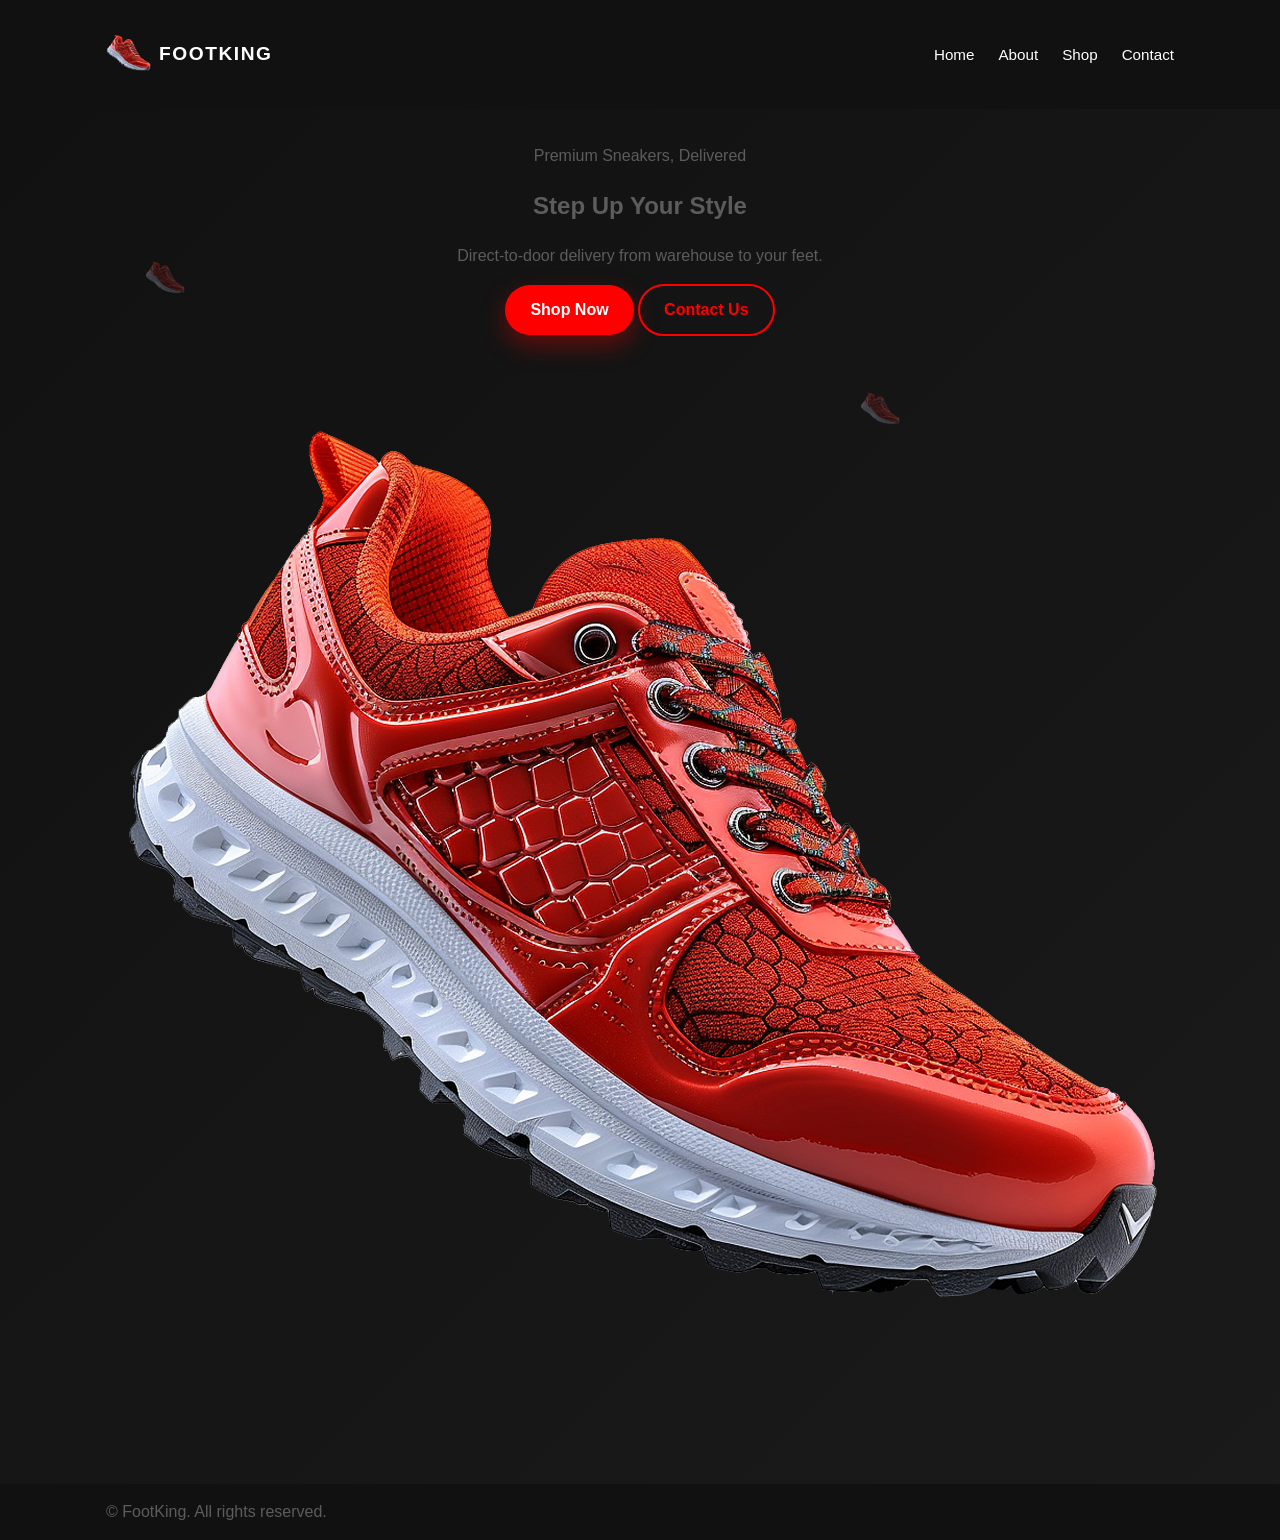
==== commit 0d86b5a0: "Update index.html" ====
--- a/index.html
+++ b/index.html
@@ -41,27 +41,32 @@
     </nav>
   </header>
 
-  <main id="top">
-    <section id="hero" class="section hero">
-      <div class="container hero-grid">
-        <div class="hero-bg-animation">
-          <img src="assets/images/sneaker-icon1.png" class="floating-sneaker" />
-          <img src="assets/images/sneaker-icon1.png" class="floating-sneaker" />
-          <img src="assets/images/sneaker-icon1.png" class="floating-sneaker" />
-        </div>
+<main id="top">
+  <section id="hero" class="section hero">
+    <div class="container hero-grid">
+      <div class="hero-bg-animation">
+        <img src="assets/images/sneaker-icon1.png" class="floating-sneaker" />
+        <img src="assets/images/sneaker-icon1.png" class="floating-sneaker" />
+        <img src="assets/images/sneaker-icon1.png" class="floating-sneaker" />
+      </div>
 
-        <div class="hero-content">
-          <p class="hero-eyebrow">Premium Sneakers, Delivered</p>
-          <h1 class="hero-title">Step Up Your Style</h1>
-          <p class="hero-subtitle">Direct-to-door delivery from warehouse to your feet.</p>
-          <div class="hero-actions">
-            <a href="shop.html" class="btn btn-primary">Shop Now</a>
-            <a href="contact.html" class="btn btn-outline">Contact Us</a>
-          </div>
+      <div class="hero-content">
+        <p class="hero-eyebrow">Premium Sneakers, Delivered</p>
+        <h1 class="hero-title">Step Up Your Style</h1>
+        <p class="hero-subtitle">Direct-to-door delivery from warehouse to your feet.</p>
+        <div class="hero-actions">
+          <a href="shop.html" class="btn btn-primary">Shop Now</a>
+          <a href="contact.html" class="btn btn-outline">Contact Us</a>
         </div>
       </div>
-    </section>
-  </main>
+
+      <div class="hero-media">
+        <img src="assets/logos/footking.png" alt="FootKing Sneakers" class="hero-image">
+      </div>
+      
+    </div>
+  </section>
+</main>
 
   <footer class="site-footer">
     <div class="container footer-inner">
--- a/styles.css
+++ b/styles.css
@@ -888,11 +888,12 @@
   }
 
   .nav {
-    display: none;
+    display: none !important; /* Force desktop nav to hide */
   }
 
   .nav-toggle {
-    display: inline-flex;
+    display: flex !important; /* Force burger to show */
+    z-index: 10000;
   }
 
   .hero {
@@ -912,4 +913,4 @@
     flex-direction: column;
     align-items: flex-start;
   }
-}
+} /* <--- THIS WAS MISSING! */
